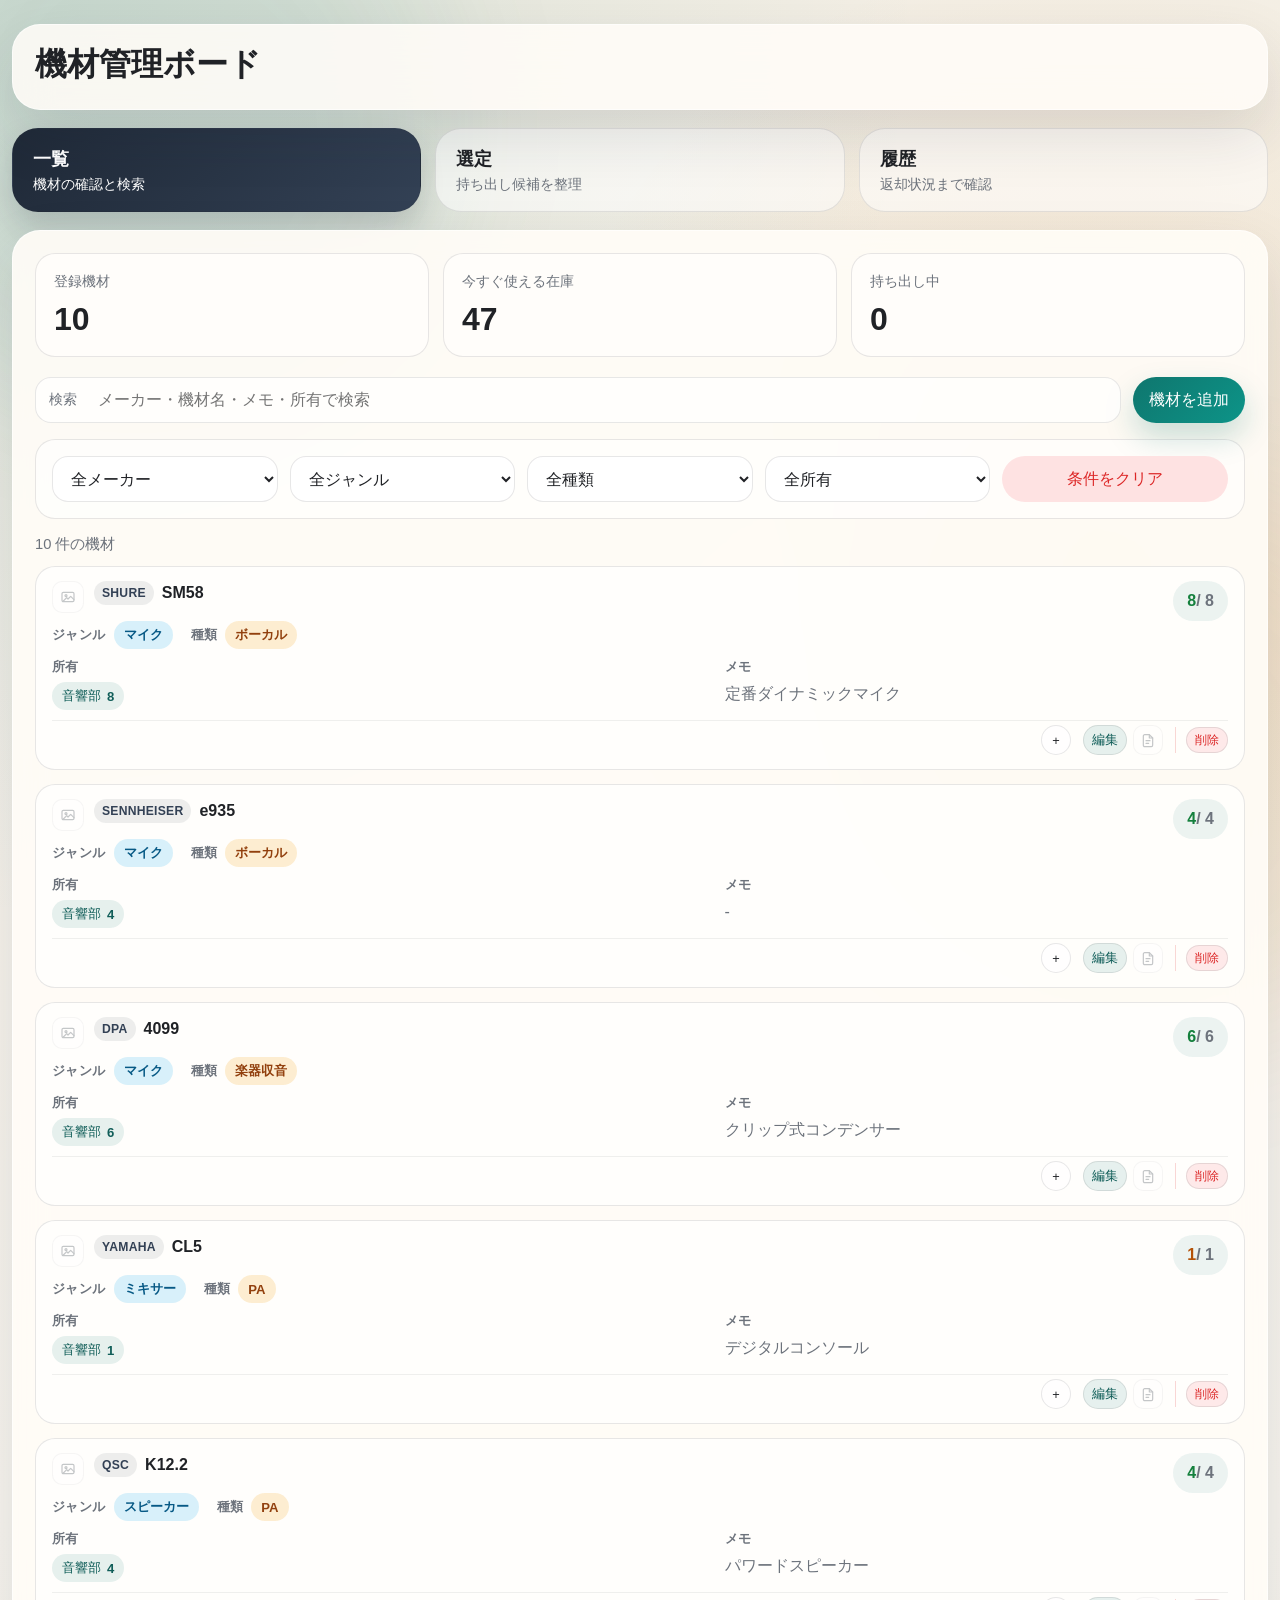
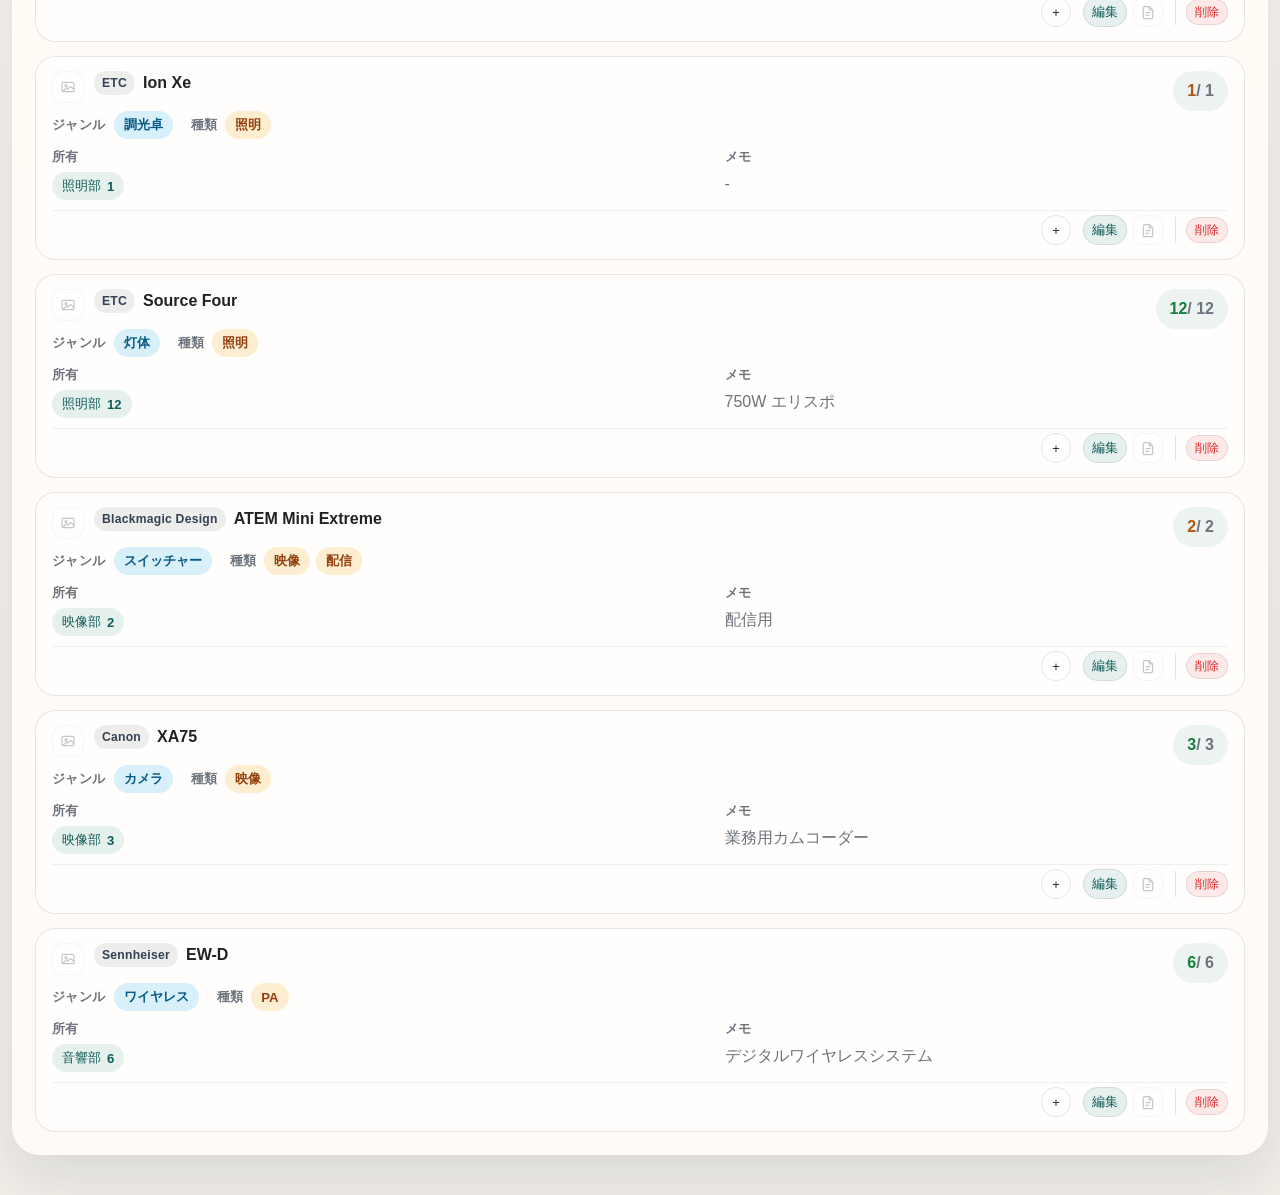
==== index.html @ 1e427c4a "Initial publish for GitHub Pages" ====
<!doctype html>
<html lang="ja">
  <head>
    <meta charset="UTF-8" />
    <meta name="viewport" content="width=device-width, initial-scale=1.0" />
    <meta name="description" content="機材一覧、現場ごとの選定、持ち出し履歴をブラウザで管理できる機材管理ボード" />
    <meta name="theme-color" content="#0f766e" />
    <meta property="og:title" content="機材管理" />
    <meta property="og:description" content="機材一覧、現場ごとの選定、持ち出し履歴をブラウザで管理できる機材管理ボード" />
    <meta property="og:type" content="website" />
    <title>機材管理</title>
    <link rel="stylesheet" href="./styles.css" />
    <link rel="icon" href="data:image/svg+xml,%3Csvg xmlns='http://www.w3.org/2000/svg' viewBox='0 0 64 64'%3E%3Crect x='8' y='14' width='48' height='36' rx='8' fill='%230f766e'/%3E%3Cpath d='M18 24h28M18 32h20M18 40h24' stroke='white' stroke-width='4' stroke-linecap='round'/%3E%3C/svg%3E" />
  </head>
  <body>
    <div class="page-shell">
      <div class="page-glow page-glow-a"></div>
      <div class="page-glow page-glow-b"></div>
      <main id="app" class="app-root"></main>
    </div>
    <script src="./app.js"></script>
  </body>
</html>
---- styles.css ----
:root {
  --bg: #f6f2e9;
  --bg-soft: rgba(255, 255, 255, 0.78);
  --panel: rgba(255, 252, 247, 0.92);
  --panel-strong: #fffdfa;
  --line: rgba(59, 61, 64, 0.12);
  --text: #202226;
  --text-muted: #6d737c;
  --brand: #0f766e;
  --brand-strong: #115e59;
  --accent: #d97706;
  --danger: #dc2626;
  --danger-soft: #fee2e2;
  --success: #15803d;
  --success-soft: #dcfce7;
  --warning: #b45309;
  --warning-soft: #fef3c7;
  --shadow: 0 24px 60px rgba(31, 41, 55, 0.12);
  --radius-xl: 28px;
  --radius-lg: 20px;
  --radius-md: 14px;
}

* {
  box-sizing: border-box;
}

html,
body {
  margin: 0;
  min-height: 100%;
  color: var(--text);
  background:
    radial-gradient(circle at top left, rgba(15, 118, 110, 0.12), transparent 30%),
    radial-gradient(circle at 85% 18%, rgba(217, 119, 6, 0.12), transparent 22%),
    linear-gradient(180deg, #f4efe5 0%, #f7f4ee 54%, #f2efe9 100%);
  font-family: "Avenir Next", "Hiragino Sans", "Yu Gothic", sans-serif;
}

button,
input,
select {
  font: inherit;
}

button {
  border: 0;
  cursor: pointer;
}

.page-shell {
  position: relative;
  min-height: 100vh;
  overflow: hidden;
}

.page-glow {
  position: fixed;
  width: 36rem;
  height: 36rem;
  border-radius: 999px;
  filter: blur(70px);
  opacity: 0.35;
  pointer-events: none;
}

.page-glow-a {
  top: -10rem;
  left: -8rem;
  background: rgba(15, 118, 110, 0.28);
}

.page-glow-b {
  right: -10rem;
  bottom: -10rem;
  background: rgba(217, 119, 6, 0.22);
}

.app-root {
  position: relative;
  z-index: 1;
  width: min(1320px, calc(100% - 24px));
  margin: 24px auto 40px;
}

.hero {
  position: sticky;
  top: 18px;
  z-index: 10;
  display: flex;
  align-items: center;
  justify-content: space-between;
  gap: 16px;
  padding: 18px 22px;
  margin-bottom: 18px;
  border: 1px solid rgba(255, 255, 255, 0.6);
  border-radius: var(--radius-xl);
  background: rgba(255, 252, 247, 0.88);
  backdrop-filter: blur(18px);
  box-shadow: var(--shadow);
}

.hero-title-wrap {
  display: flex;
  align-items: center;
  gap: 14px;
  flex-wrap: wrap;
  min-width: 0;
}

.hero-mark {
  display: grid;
  place-items: center;
  width: 52px;
  height: 52px;
  border-radius: 18px;
  background: linear-gradient(135deg, var(--brand), #14b8a6);
  color: #fff;
  font-size: 26px;
  box-shadow: 0 12px 28px rgba(15, 118, 110, 0.26);
}

.hero h1 {
  margin: 0 0 4px;
  font-size: clamp(1.6rem, 3vw, 2rem);
}

.hero p {
  margin: 0;
  color: var(--text-muted);
  font-size: 0.96rem;
}

.floating-button,
.primary-button,
.secondary-button,
.ghost-button,
.danger-button,
.mini-button {
  display: inline-flex;
  align-items: center;
  justify-content: center;
  gap: 8px;
  min-height: 42px;
  padding: 0 16px;
  border-radius: 999px;
  transition: transform 160ms ease, box-shadow 160ms ease, background 160ms ease, color 160ms ease;
}

.floating-button:hover,
.primary-button:hover,
.secondary-button:hover,
.ghost-button:hover,
.danger-button:hover,
.mini-button:hover {
  transform: translateY(-1px);
}

.floating-button,
.primary-button {
  background: linear-gradient(135deg, var(--brand), #0d9488);
  color: #fff;
  box-shadow: 0 14px 30px rgba(15, 118, 110, 0.22);
}

.secondary-button {
  background: linear-gradient(135deg, var(--accent), #f59e0b);
  color: #fff;
  box-shadow: 0 14px 30px rgba(217, 119, 6, 0.2);
}

.ghost-button {
  background: rgba(255, 255, 255, 0.6);
  color: var(--text);
  border: 1px solid var(--line);
}

.danger-button {
  background: var(--danger-soft);
  color: var(--danger);
}

.mini-button {
  min-height: 34px;
  padding: 0 12px;
  background: rgba(255, 255, 255, 0.68);
  color: var(--text);
  border: 1px solid var(--line);
}

.mini-button-danger {
  color: var(--danger);
  background: rgba(254, 226, 226, 0.72);
  border-color: rgba(220, 38, 38, 0.16);
}

.button-badge {
  display: inline-grid;
  place-items: center;
  min-width: 22px;
  height: 22px;
  padding: 0 7px;
  border-radius: 999px;
  background: rgba(255, 255, 255, 0.22);
  font-size: 0.75rem;
  font-weight: 700;
}

.panel {
  padding: 22px;
  border: 1px solid rgba(255, 255, 255, 0.65);
  border-radius: var(--radius-xl);
  background: var(--panel);
  backdrop-filter: blur(16px);
  box-shadow: var(--shadow);
}

.tabs {
  display: flex;
  flex-wrap: wrap;
  gap: 14px;
  margin-bottom: 18px;
}

.tab-button {
  position: relative;
  display: flex;
  flex: 1 1 220px;
  flex-direction: column;
  align-items: flex-start;
  justify-content: center;
  gap: 4px;
  min-height: 84px;
  padding: 16px 20px;
  border-radius: 26px;
  background: rgba(255, 255, 255, 0.54);
  color: var(--text-muted);
  border: 1px solid var(--line);
}

.tab-title {
  font-size: 1.15rem;
  font-weight: 700;
  color: var(--text);
}

.tab-caption {
  font-size: 0.9rem;
}

.tab-button.active {
  color: #fff;
  background: linear-gradient(135deg, #1f2937, #334155);
  box-shadow: 0 14px 30px rgba(31, 41, 55, 0.18);
}

.tab-button.active .tab-title,
.tab-button.active .tab-caption {
  color: #fff;
}

.badge-counter {
  position: absolute;
  top: 14px;
  right: 14px;
  display: inline-grid;
  place-items: center;
  min-width: 22px;
  height: 22px;
  padding: 0 7px;
  border-radius: 999px;
  font-size: 0.74rem;
  font-weight: 700;
  background: rgba(15, 118, 110, 0.14);
  color: var(--brand-strong);
}

.tab-button.active .badge-counter {
  background: rgba(255, 255, 255, 0.18);
  color: #fff;
}

.stats-grid {
  display: grid;
  grid-template-columns: repeat(3, minmax(0, 1fr));
  gap: 14px;
  margin-bottom: 20px;
}

.stat-card {
  padding: 18px;
  border-radius: var(--radius-lg);
  background: var(--panel-strong);
  border: 1px solid var(--line);
}

.stat-label {
  margin: 0 0 10px;
  color: var(--text-muted);
  font-size: 0.88rem;
}

.stat-value {
  margin: 0;
  font-size: clamp(1.6rem, 3vw, 2rem);
  font-weight: 700;
}

.toolbar {
  display: grid;
  grid-template-columns: minmax(0, 1.6fr) auto;
  gap: 12px;
  margin-bottom: 16px;
}

.search-wrap,
.field,
.select,
.text-input,
.number-input {
  width: 100%;
}

.search-wrap {
  position: relative;
}

.search-wrap::before {
  content: "検索";
  position: absolute;
  top: 50%;
  left: 14px;
  transform: translateY(-50%);
  color: var(--text-muted);
  font-size: 0.86rem;
  pointer-events: none;
}

.text-input,
.number-input,
.select {
  min-height: 46px;
  padding: 0 14px;
  border-radius: 16px;
  border: 1px solid var(--line);
  background: rgba(255, 255, 255, 0.72);
  color: var(--text);
}

.search-wrap .text-input {
  padding-left: 62px;
}

.text-input:focus,
.number-input:focus,
.select:focus {
  outline: 2px solid rgba(15, 118, 110, 0.22);
  border-color: rgba(15, 118, 110, 0.28);
}

.filter-panel {
  display: grid;
  grid-template-columns: repeat(5, minmax(0, 1fr));
  gap: 12px;
  padding: 16px;
  margin-bottom: 16px;
  border-radius: var(--radius-lg);
  background: rgba(255, 255, 255, 0.52);
  border: 1px solid var(--line);
}

.muted-row {
  display: flex;
  align-items: center;
  justify-content: space-between;
  gap: 12px;
  flex-wrap: wrap;
  margin-bottom: 12px;
  color: var(--text-muted);
  font-size: 0.92rem;
}

.center {
  text-align: center;
}

.equipment-name {
  font-weight: 700;
  overflow-wrap: anywhere;
}

.equipment-heading {
  display: inline-flex;
  align-items: center;
  flex-wrap: wrap;
  gap: 8px;
  min-width: 0;
}

.equipment-cell {
  display: flex;
  align-items: flex-start;
  gap: 10px;
  min-width: 0;
}

.equipment-heading.inline {
  display: inline-flex;
}

.equipment-heading-title {
  display: inline-flex;
  align-items: center;
  flex-wrap: wrap;
  gap: 8px;
}

.manufacturer-chip {
  display: inline-flex;
  align-items: center;
  min-height: 24px;
  padding: 0 8px;
  border-radius: 999px;
  background: rgba(30, 41, 59, 0.08);
  color: #334155;
  font-size: 0.76rem;
  font-weight: 700;
  letter-spacing: 0.02em;
}

.note-text {
  margin: 0;
  color: var(--text-muted);
  line-height: 1.55;
  overflow-wrap: anywhere;
}

.sub-note {
  margin-top: 6px;
  color: var(--text-muted);
  font-size: 0.82rem;
}

.badge {
  display: inline-flex;
  align-items: center;
  min-height: 28px;
  padding: 0 10px;
  border-radius: 999px;
  font-size: 0.82rem;
  font-weight: 700;
}

.badge-blue {
  background: rgba(14, 165, 233, 0.16);
  color: #075985;
}

.badge-amber {
  background: rgba(245, 158, 11, 0.18);
  color: #92400e;
}

.badge-green {
  background: rgba(34, 197, 94, 0.16);
  color: #166534;
}

.badge-gray {
  background: rgba(100, 116, 139, 0.16);
  color: #475569;
}

.stock {
  font-weight: 700;
}

.stock-ok {
  color: var(--success);
}

.stock-low {
  color: var(--warning);
}

.stock-empty {
  color: var(--danger);
}

.action-cluster {
  display: inline-flex;
  align-items: center;
  gap: 6px;
  flex-wrap: wrap;
}

.action-cluster-danger {
  padding-left: 10px;
  border-left: 1px solid rgba(220, 38, 38, 0.18);
}

.ownership-list {
  display: flex;
  flex-wrap: wrap;
  gap: 6px;
}

.type-badge-list {
  display: flex;
  flex-wrap: wrap;
  gap: 6px;
}

.ownership-pill {
  display: inline-flex;
  align-items: center;
  gap: 6px;
  min-height: 28px;
  padding: 0 10px;
  border-radius: 999px;
  background: rgba(15, 118, 110, 0.1);
  color: var(--brand-strong);
  font-size: 0.82rem;
}

.pill-action {
  display: inline-grid;
  place-items: center;
  min-width: 30px;
  height: 30px;
  padding: 0 8px;
  border-radius: 999px;
  background: rgba(255, 255, 255, 0.72);
  color: var(--text);
  border: 1px solid var(--line);
  font-size: 0.8rem;
}

.pill-action[disabled] {
  opacity: 0.42;
  cursor: not-allowed;
}

.pill-action-danger {
  color: var(--danger);
  background: rgba(254, 226, 226, 0.72);
}

.pill-action-edit {
  color: var(--brand-strong);
  background: rgba(15, 118, 110, 0.1);
}

.asset-icon-button {
  display: inline-grid;
  place-items: center;
  width: 32px;
  height: 32px;
  padding: 0;
  border-radius: 10px;
  border: 1px solid var(--line);
  background: rgba(255, 255, 255, 0.78);
  color: var(--text-muted);
}

.asset-icon-button.inline {
  width: 30px;
  height: 30px;
}

.asset-icon-button.active {
  color: var(--brand-strong);
  background: rgba(15, 118, 110, 0.08);
}

.asset-icon-button.disabled {
  opacity: 0.4;
}

.asset-icon-button svg {
  width: 16px;
  height: 16px;
  fill: none;
  stroke: currentColor;
  stroke-width: 1.8;
  stroke-linecap: round;
  stroke-linejoin: round;
}

.pill-action-compact {
  min-width: 26px;
  height: 26px;
  padding: 0 8px;
  font-size: 0.73rem;
}

.selected-qty {
  font-weight: 700;
  color: var(--brand-strong);
  min-width: 24px;
  text-align: center;
}

.inventory-grid,
.selection-grid {
  display: grid;
  gap: 14px;
}

.inventory-card,
.selection-card {
  display: grid;
  gap: 10px;
  padding: 14px 16px;
  border-radius: var(--radius-lg);
  border: 1px solid var(--line);
  background: rgba(255, 255, 255, 0.68);
  overflow: hidden;
}

.inventory-card-top,
.selection-card-top {
  display: flex;
  align-items: center;
  justify-content: space-between;
  gap: 14px;
}

.inventory-card-top {
  align-items: flex-start;
}

.inventory-card-main {
  display: grid;
  gap: 8px;
  min-width: 0;
  flex: 1 1 auto;
}

.inventory-stock,
.selection-qty-badge {
  display: inline-flex;
  align-items: center;
  justify-content: center;
  flex: 0 0 auto;
  min-height: 40px;
  padding: 0 14px;
  border-radius: 999px;
  background: rgba(15, 118, 110, 0.08);
  color: var(--brand-strong);
  font-weight: 700;
}

.inventory-inline-groups {
  display: flex;
  align-items: center;
  gap: 12px 18px;
  flex-wrap: wrap;
}

.inventory-stock-total {
  color: var(--text-muted);
  font-weight: 600;
}

.inventory-card-bottom {
  display: grid;
  grid-template-columns: minmax(0, 1.3fr) minmax(180px, 1fr);
  gap: 10px 18px;
  align-items: start;
}

.selection-heading {
  display: flex;
  align-items: center;
  gap: 10px;
  flex-wrap: wrap;
}

.info-group {
  display: grid;
  gap: 8px;
  min-width: 0;
}

.info-group-wide {
  grid-column: 1 / -1;
}

.info-label {
  color: var(--text-muted);
  font-size: 0.8rem;
  font-weight: 700;
  letter-spacing: 0.03em;
  text-transform: uppercase;
}

.inline-info {
  display: flex;
  align-items: center;
  gap: 8px;
  min-width: 0;
  flex-wrap: wrap;
}

.inventory-ownership,
.inventory-note {
  gap: 6px;
}

.line-clamp-2 {
  display: -webkit-box;
  -webkit-box-orient: vertical;
  -webkit-line-clamp: 2;
  overflow: hidden;
}

.card-actions {
  display: flex;
  align-items: center;
  justify-content: flex-end;
  gap: 12px;
  flex-wrap: wrap;
  padding-top: 4px;
  border-top: 1px solid rgba(59, 61, 64, 0.08);
}

.empty-state {
  display: grid;
  place-items: center;
  gap: 8px;
  min-height: 280px;
  padding: 32px 16px;
  text-align: center;
}

.empty-state-mark {
  display: grid;
  place-items: center;
  width: 76px;
  height: 76px;
  border-radius: 24px;
  background: rgba(255, 255, 255, 0.64);
  color: var(--text-muted);
  font-size: 2rem;
}

.empty-state h2,
.empty-state p {
  margin: 0;
}

.empty-state.compact,
.selection-empty-state {
  min-height: 0;
  padding: 24px 16px;
}

.summary-row {
  display: flex;
  align-items: center;
  justify-content: space-between;
  gap: 14px;
  margin-top: 16px;
}

.summary-inline {
  margin: 0;
}

.section-head {
  display: flex;
  align-items: center;
  justify-content: space-between;
  gap: 14px;
  flex-wrap: wrap;
  margin-bottom: 16px;
}

.section-head h2,
.section-head p {
  margin: 0;
}

.section-head p {
  color: var(--text-muted);
  font-size: 0.92rem;
}

.project-grid,
.selection-picker-grid {
  display: grid;
  gap: 14px;
}

.project-grid {
  grid-template-columns: repeat(auto-fit, minmax(220px, 1fr));
}

.project-card {
  display: grid;
  grid-template-columns: minmax(0, 1fr) auto;
  gap: 10px;
  align-items: center;
  padding: 12px;
  border-radius: var(--radius-lg);
  border: 1px solid var(--line);
  background: rgba(255, 255, 255, 0.62);
}

.project-card.active {
  border-color: rgba(15, 118, 110, 0.28);
  background: rgba(240, 253, 250, 0.9);
}

.project-card-main {
  display: grid;
  gap: 4px;
  padding: 0;
  text-align: left;
  background: transparent;
}

.project-card-main strong {
  font-size: 1rem;
}

.project-card-main span {
  color: var(--text-muted);
  font-size: 0.88rem;
}

.selection-workspace-actions {
  display: flex;
  align-items: center;
  gap: 12px;
  flex-wrap: wrap;
}

.selection-project-summary {
  display: inline-flex;
  align-items: center;
  min-height: 36px;
  padding: 0 14px;
  border-radius: 999px;
  background: rgba(15, 118, 110, 0.08);
  color: var(--brand-strong);
  font-weight: 700;
}

.selection-picker-grid {
  grid-template-columns: repeat(auto-fit, minmax(260px, 1fr));
}

.selection-picker-card .card-actions {
  justify-content: flex-start;
}

.history-list {
  display: grid;
  gap: 14px;
}

.history-card {
  border-radius: var(--radius-lg);
  overflow: hidden;
  border: 1px solid var(--line);
  background: rgba(255, 255, 255, 0.6);
}

.history-card.active {
  border-color: rgba(245, 158, 11, 0.28);
  background: rgba(255, 247, 237, 0.74);
}

.history-card.done {
  border-color: rgba(34, 197, 94, 0.22);
  background: rgba(240, 253, 244, 0.74);
}

.history-header {
  display: flex;
  align-items: center;
  justify-content: space-between;
  gap: 16px;
  padding: 16px 18px;
  border-bottom: 1px solid rgba(59, 61, 64, 0.08);
}

.history-title {
  display: flex;
  align-items: center;
  gap: 10px;
  flex-wrap: wrap;
}

.history-dot {
  width: 10px;
  height: 10px;
  border-radius: 999px;
}

.history-body {
  padding: 6px 18px 10px;
}

.history-item {
  display: flex;
  align-items: center;
  justify-content: space-between;
  gap: 12px;
  padding: 12px 0;
  border-bottom: 1px solid rgba(59, 61, 64, 0.08);
}

.history-item:last-child {
  border-bottom: 0;
}

.history-meta {
  display: flex;
  align-items: center;
  gap: 10px;
  flex-wrap: wrap;
}

.history-header-actions,
.history-item-actions {
  display: flex;
  align-items: center;
  gap: 10px;
  flex-wrap: wrap;
}

.allocation-line {
  color: var(--text-muted);
  font-size: 0.85rem;
}

.returned-tag {
  display: inline-flex;
  align-items: center;
  min-height: 30px;
  padding: 0 12px;
  border-radius: 999px;
  color: var(--success);
  background: var(--success-soft);
  font-size: 0.84rem;
  font-weight: 700;
}

.modal {
  position: fixed;
  inset: 0;
  z-index: 100;
  display: none;
  align-items: center;
  justify-content: center;
  padding: 18px;
}

.modal.open {
  display: flex;
}

.modal-backdrop {
  position: absolute;
  inset: 0;
  background: rgba(17, 24, 39, 0.48);
  backdrop-filter: blur(4px);
}

.modal-card {
  position: relative;
  width: min(760px, 100%);
  max-height: calc(100vh - 36px);
  overflow: auto;
  padding: 22px;
  border-radius: var(--radius-xl);
  background: rgba(255, 252, 247, 0.98);
  box-shadow: 0 28px 70px rgba(17, 24, 39, 0.28);
}

.modal-head {
  display: flex;
  align-items: center;
  justify-content: space-between;
  gap: 12px;
  margin-bottom: 16px;
}

.modal-head h2,
.modal-head p {
  margin: 0;
}

.modal-close {
  width: 40px;
  height: 40px;
  border-radius: 999px;
  background: rgba(255, 255, 255, 0.78);
  border: 1px solid var(--line);
}

.form-grid {
  display: grid;
  grid-template-columns: repeat(2, minmax(0, 1fr));
  gap: 14px;
}

.field-wide {
  grid-column: 1 / -1;
}

.type-editor {
  display: grid;
  gap: 10px;
}

.attachment-editor {
  display: grid;
  gap: 10px;
}

.attachment-status {
  display: flex;
  align-items: center;
  justify-content: space-between;
  gap: 12px;
  flex-wrap: wrap;
  color: var(--text-muted);
  font-size: 0.86rem;
}

.type-editor-input-row {
  display: grid;
  grid-template-columns: minmax(0, 1fr) auto;
  gap: 10px;
}

.type-chip-list {
  display: flex;
  flex-wrap: wrap;
  gap: 8px;
}

.type-chip {
  display: inline-flex;
  align-items: center;
  gap: 8px;
  min-height: 34px;
  padding: 0 10px 0 12px;
  border-radius: 999px;
  background: rgba(245, 158, 11, 0.12);
  color: #92400e;
  font-size: 0.84rem;
  font-weight: 700;
}

.type-chip-remove {
  display: inline-grid;
  place-items: center;
  width: 22px;
  height: 22px;
  border-radius: 999px;
  background: rgba(255, 255, 255, 0.7);
  color: #92400e;
  padding: 0;
}

.field label {
  display: block;
  margin-bottom: 8px;
  color: var(--text-muted);
  font-size: 0.88rem;
}

.checkout-summary {
  padding: 16px;
  border-radius: var(--radius-lg);
  background: rgba(15, 118, 110, 0.08);
  border: 1px solid rgba(15, 118, 110, 0.14);
}

.ownership-editor {
  margin-top: 16px;
  padding: 18px;
  border-radius: var(--radius-lg);
  background: rgba(255, 255, 255, 0.56);
  border: 1px solid var(--line);
}

.ownership-editor-head,
.allocation-card-head {
  display: flex;
  align-items: center;
  justify-content: space-between;
  gap: 12px;
  margin-bottom: 14px;
}

.ownership-editor-head h3,
.allocation-card-head h3 {
  margin: 0 0 4px;
}

.ownership-editor-head p,
.allocation-card-head p {
  margin: 0;
  color: var(--text-muted);
  font-size: 0.88rem;
}

.ownership-edit-row,
.allocation-row {
  display: grid;
  grid-template-columns: minmax(0, 1fr) 120px auto;
  gap: 10px;
  align-items: center;
  margin-bottom: 10px;
}

.allocation-section {
  margin-top: 18px;
  display: grid;
  gap: 14px;
}

.allocation-card {
  padding: 16px;
  border-radius: var(--radius-lg);
  background: rgba(255, 255, 255, 0.58);
  border: 1px solid var(--line);
}

.allocation-grid {
  display: grid;
  gap: 10px;
}

.allocation-owner {
  font-weight: 700;
}

.allocation-input {
  width: 100%;
}

.allocation-total {
  display: inline-flex;
  align-items: center;
  min-height: 34px;
  padding: 0 12px;
  border-radius: 999px;
  background: rgba(15, 118, 110, 0.1);
  color: var(--brand-strong);
  font-weight: 700;
}

.form-status {
  margin-top: 12px;
  padding: 12px 14px;
  border-radius: 14px;
  font-size: 0.9rem;
  font-weight: 700;
}

.form-status-ok {
  background: rgba(34, 197, 94, 0.12);
  color: #166534;
}

.form-status-warn {
  background: rgba(245, 158, 11, 0.14);
  color: #92400e;
}

.checkout-item {
  display: flex;
  align-items: center;
  justify-content: space-between;
  gap: 12px;
  padding: 7px 0;
}

.modal-actions {
  display: flex;
  justify-content: flex-end;
  gap: 12px;
  flex-wrap: wrap;
  margin-top: 18px;
}

.media-modal-card {
  width: min(920px, 100%);
}

.media-preview-wrap {
  display: grid;
  place-items: center;
  min-height: 280px;
  border-radius: var(--radius-lg);
  background: rgba(15, 23, 42, 0.06);
  border: 1px solid var(--line);
}

.media-preview-image {
  max-width: 100%;
  max-height: 70vh;
  object-fit: contain;
  border-radius: 16px;
}

.manual-list {
  display: grid;
  gap: 12px;
}

.manual-link {
  display: inline-flex;
  align-items: center;
  min-height: 42px;
  padding: 0 14px;
  border-radius: 14px;
  border: 1px solid var(--line);
  background: rgba(255, 255, 255, 0.74);
  color: var(--brand-strong);
  text-decoration: none;
}

.sr-only {
  position: absolute;
  width: 1px;
  height: 1px;
  padding: 0;
  margin: -1px;
  overflow: hidden;
  clip: rect(0, 0, 0, 0);
  white-space: nowrap;
  border: 0;
}

@media (max-width: 1180px) {
  .toolbar {
    grid-template-columns: minmax(0, 1fr) auto;
  }

  .filter-panel {
    grid-template-columns: repeat(2, minmax(0, 1fr));
  }
}

@media (max-width: 900px) {
  .toolbar,
  .filter-panel,
  .form-grid,
  .stats-grid {
    grid-template-columns: 1fr;
  }

  .hero,
  .section-head,
  .summary-row,
  .history-header,
  .history-item,
  .inventory-card-top,
  .selection-card-top {
    flex-direction: column;
    align-items: stretch;
  }

  .ownership-edit-row,
  .allocation-row,
  .type-editor-input-row {
    grid-template-columns: 1fr;
  }

  .hero {
    position: static;
  }

  .hero-actions {
    width: 100%;
  }

  .hero-actions .floating-button {
    width: 100%;
  }

  .summary-row .secondary-button {
    width: 100%;
  }

  .tab-button {
    min-height: 72px;
  }

  .inventory-card-bottom {
    grid-template-columns: 1fr;
  }

  .card-actions {
    align-items: stretch;
  }

  .card-actions .action-cluster {
    width: 100%;
  }

  .card-actions .action-cluster-danger {
    padding-left: 0;
    border-left: 0;
    padding-top: 10px;
    border-top: 1px solid rgba(220, 38, 38, 0.18);
  }

  .project-card {
    grid-template-columns: 1fr;
  }
}
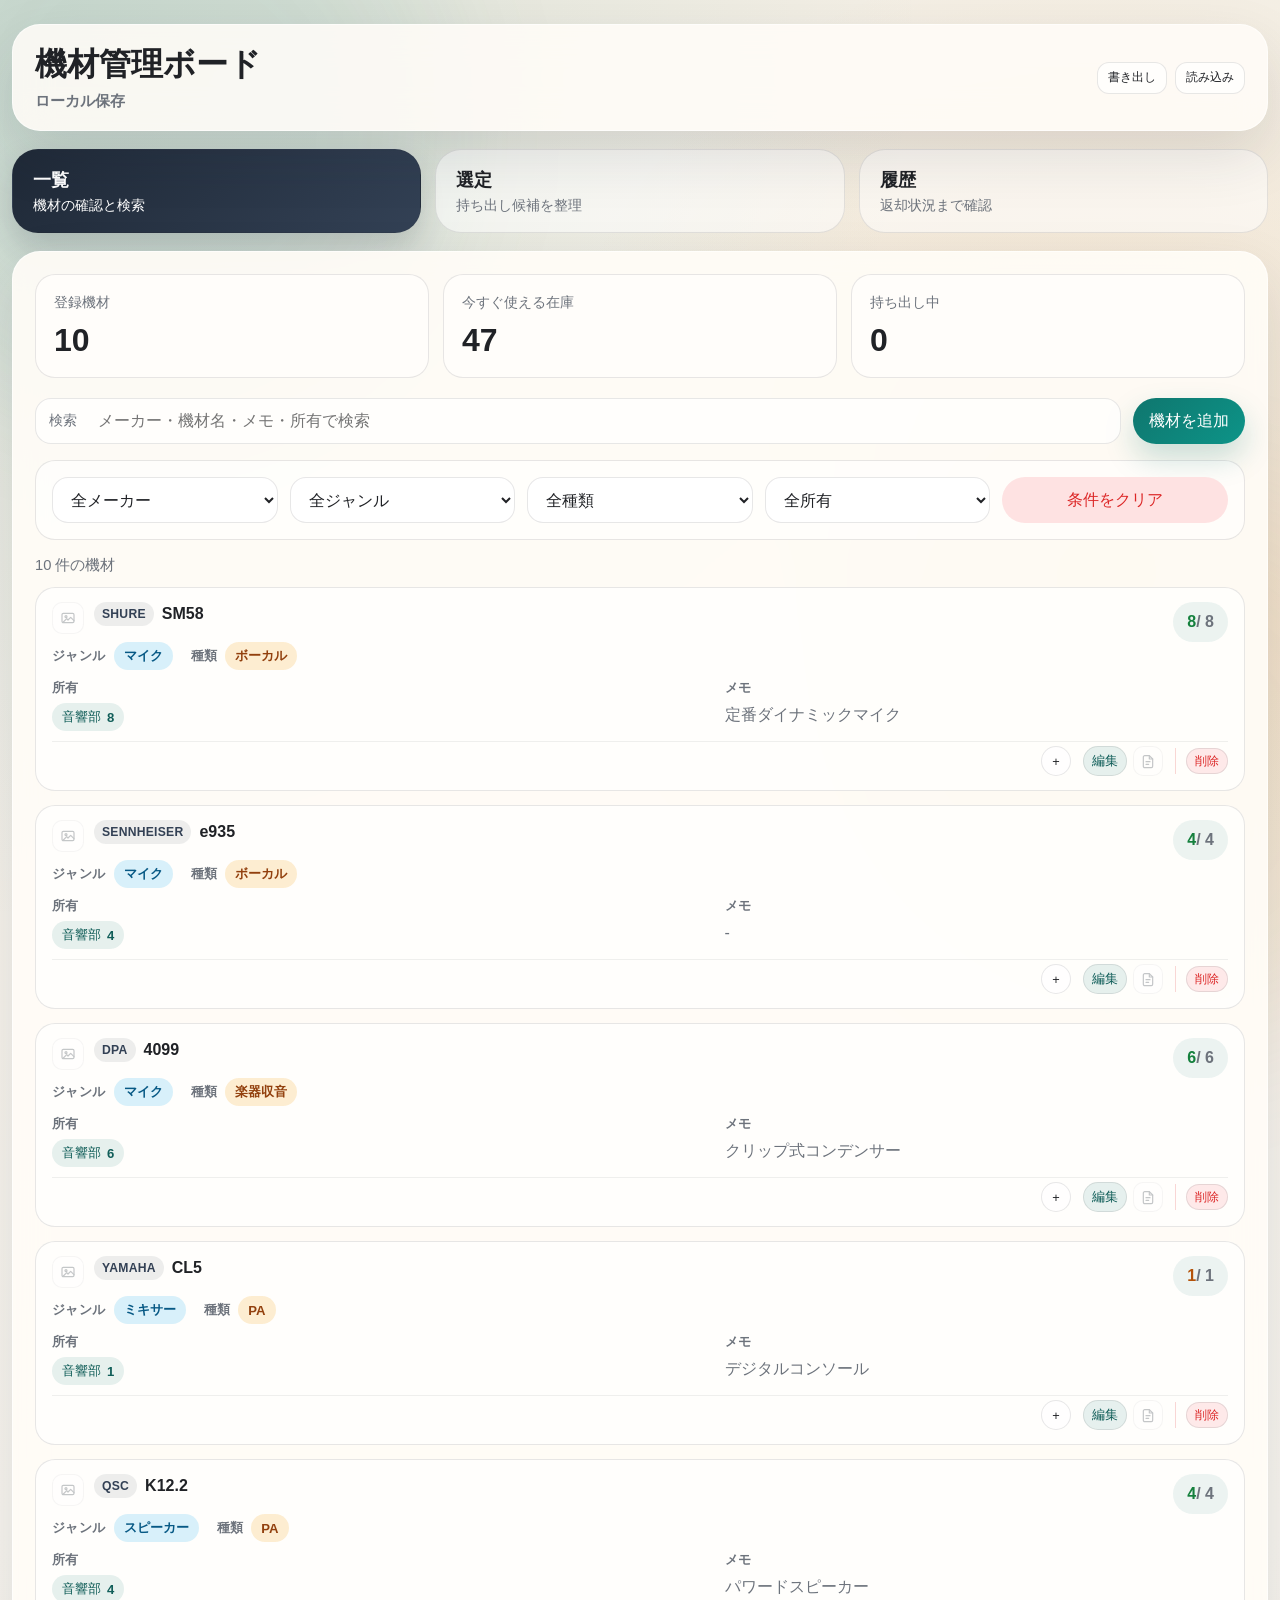
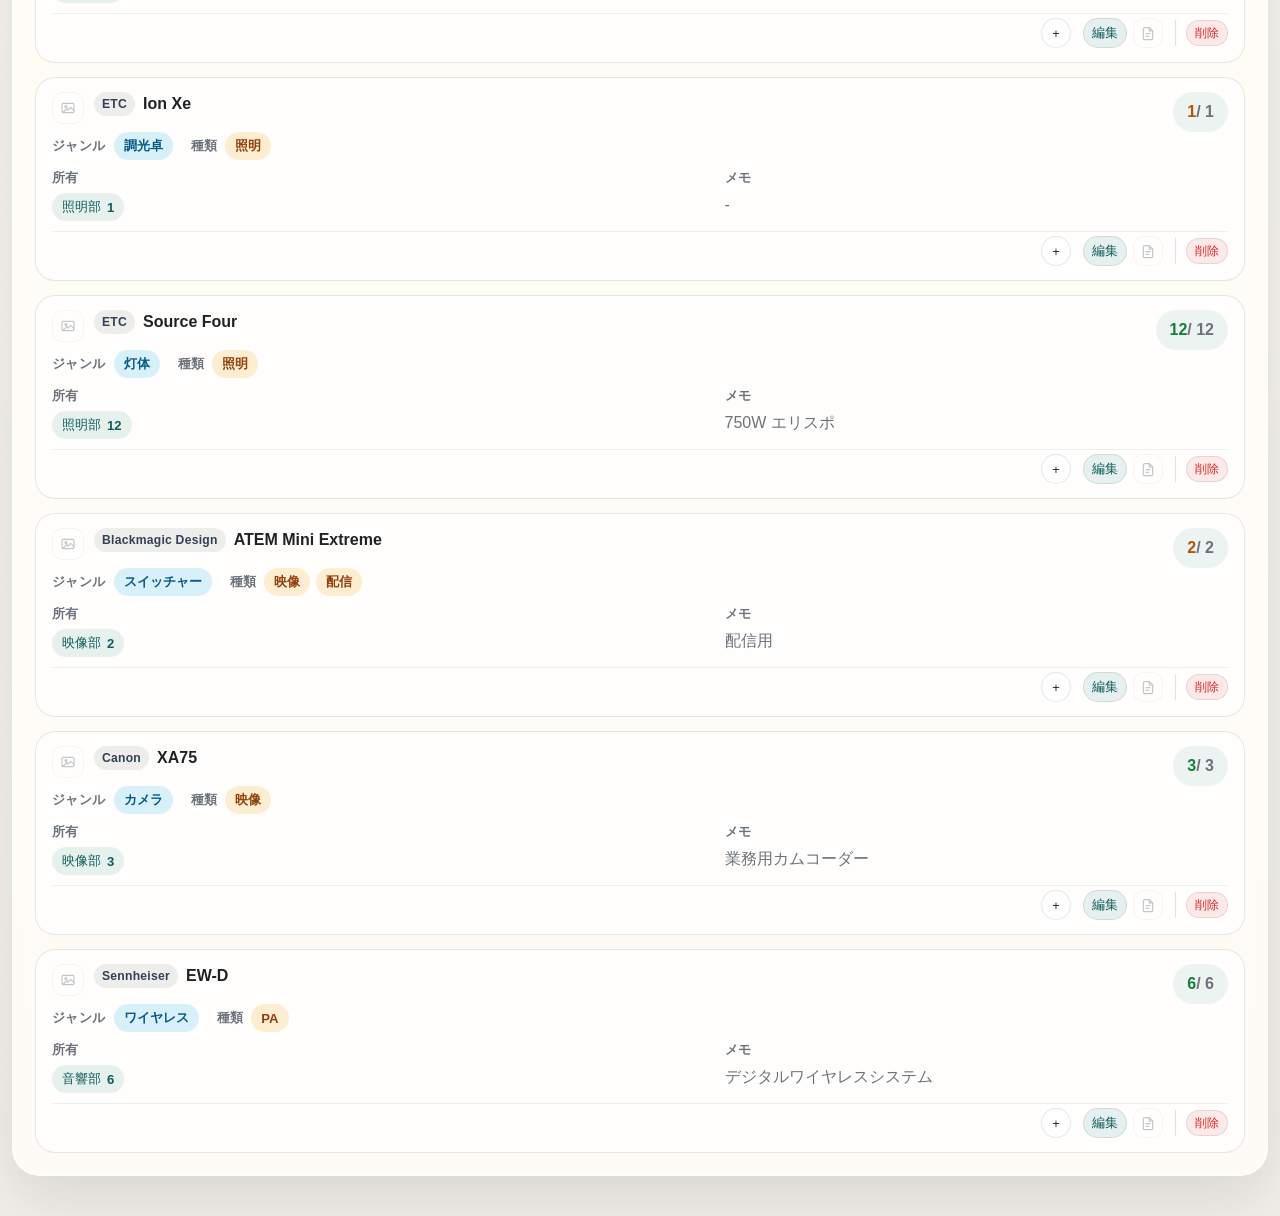
==== commit dfb602c4: "Add Apps Script shared storage support" ====
--- a/index.html
+++ b/index.html
@@ -18,6 +18,7 @@
       <div class="page-glow page-glow-b"></div>
       <main id="app" class="app-root"></main>
     </div>
+    <script src="./config.js"></script>
     <script src="./app.js"></script>
   </body>
 </html>
--- a/styles.css
+++ b/styles.css
@@ -131,6 +131,28 @@
   font-size: 0.96rem;
 }
 
+.sync-status {
+  margin-top: 6px;
+  font-size: 0.82rem;
+  font-weight: 600;
+}
+
+.sync-status-local {
+  color: var(--text-muted);
+}
+
+.sync-status-ok {
+  color: var(--brand-strong);
+}
+
+.sync-status-busy {
+  color: #b45309;
+}
+
+.sync-status-error {
+  color: var(--danger);
+}
+
 .floating-button,
 .primary-button,
 .secondary-button,
@@ -204,6 +226,28 @@
   background: rgba(255, 255, 255, 0.22);
   font-size: 0.75rem;
   font-weight: 700;
+}
+
+.hero-actions {
+  display: flex;
+  align-items: flex-end;
+  justify-content: flex-end;
+  gap: 10px;
+  flex-wrap: wrap;
+}
+
+.hero-corner-actions {
+  display: flex;
+  justify-content: flex-end;
+  gap: 8px;
+  flex-wrap: wrap;
+}
+
+.hero-corner-actions .mini-button {
+  min-height: 32px;
+  padding: 0 10px;
+  font-size: 0.78rem;
+  border-radius: 12px;
 }
 
 .panel {
@@ -861,11 +905,33 @@
   gap: 14px;
 }
 
+.history-card-wrap {
+  position: relative;
+  padding-right: 20px;
+}
+
 .history-card {
   border-radius: var(--radius-lg);
   overflow: hidden;
   border: 1px solid var(--line);
   background: rgba(255, 255, 255, 0.6);
+}
+
+.history-delete-outside {
+  position: absolute;
+  top: -10px;
+  right: 0;
+  width: 28px;
+  height: 28px;
+  display: inline-grid;
+  place-items: center;
+  border-radius: 999px;
+  border: 1px solid rgba(220, 38, 38, 0.18);
+  background: rgba(254, 226, 226, 0.92);
+  color: var(--danger);
+  font-size: 0.95rem;
+  line-height: 1;
+  box-shadow: 0 8px 18px rgba(220, 38, 38, 0.12);
 }
 
 .history-card.active {
@@ -1303,6 +1369,14 @@
     align-items: stretch;
   }
 
+  .hero-corner-actions {
+    width: 100%;
+  }
+
+  .hero-corner-actions .mini-button {
+    flex: 1 1 auto;
+  }
+
   .card-actions .action-cluster {
     width: 100%;
   }
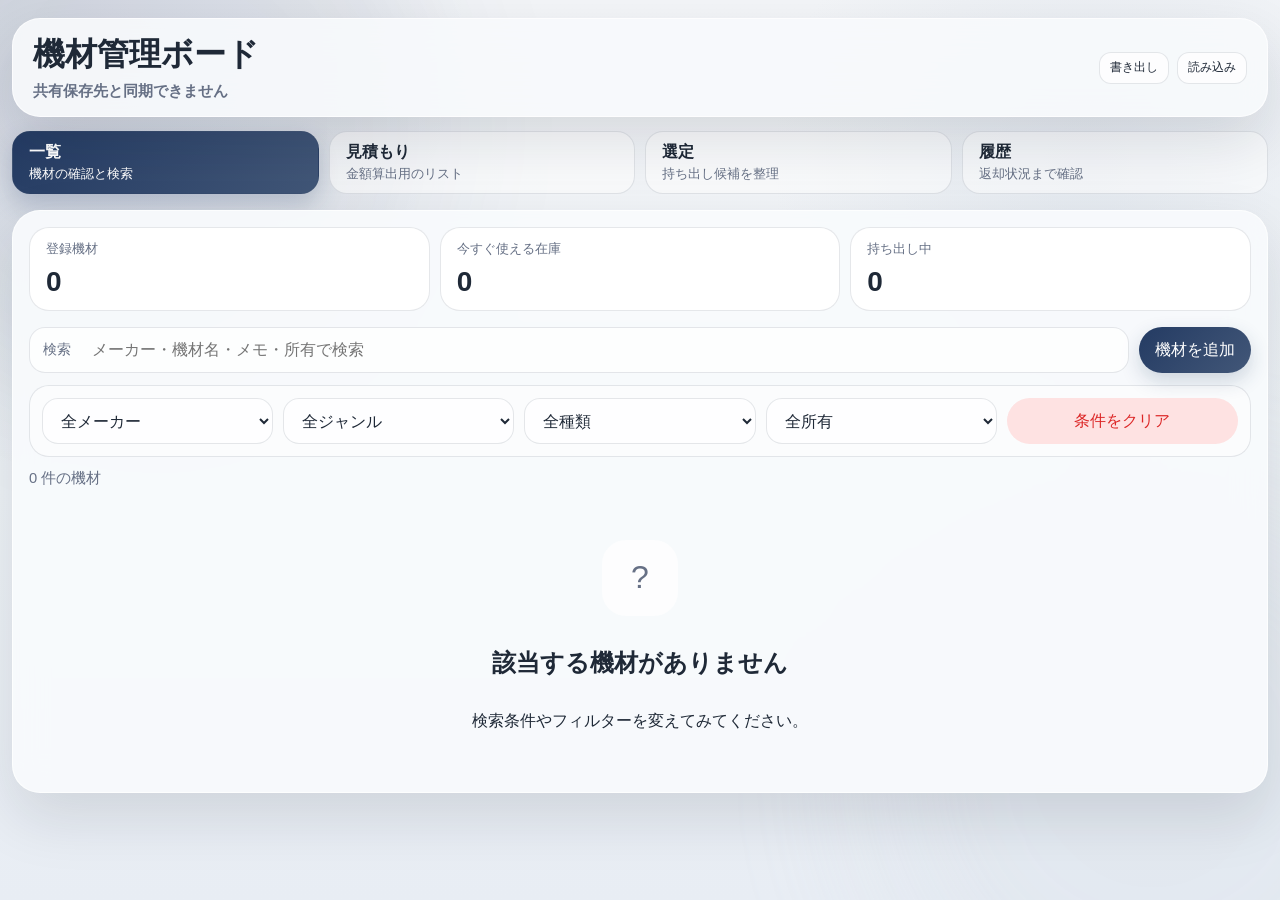
==== commit d8402816: "Replace mobile project prompts and mute palette Agent-Logs-Url: https://github.com/ashtmz/equipmentl" ====
--- a/index.html
+++ b/index.html
@@ -4,13 +4,13 @@
     <meta charset="UTF-8" />
     <meta name="viewport" content="width=device-width, initial-scale=1.0" />
     <meta name="description" content="機材一覧、現場ごとの選定、持ち出し履歴をブラウザで管理できる機材管理ボード" />
-    <meta name="theme-color" content="#0f766e" />
+    <meta name="theme-color" content="#243b63" />
     <meta property="og:title" content="機材管理" />
     <meta property="og:description" content="機材一覧、現場ごとの選定、持ち出し履歴をブラウザで管理できる機材管理ボード" />
     <meta property="og:type" content="website" />
     <title>機材管理</title>
     <link rel="stylesheet" href="./styles.css" />
-    <link rel="icon" href="data:image/svg+xml,%3Csvg xmlns='http://www.w3.org/2000/svg' viewBox='0 0 64 64'%3E%3Crect x='8' y='14' width='48' height='36' rx='8' fill='%230f766e'/%3E%3Cpath d='M18 24h28M18 32h20M18 40h24' stroke='white' stroke-width='4' stroke-linecap='round'/%3E%3C/svg%3E" />
+    <link rel="icon" href="data:image/svg+xml,%3Csvg xmlns='http://www.w3.org/2000/svg' viewBox='0 0 64 64'%3E%3Crect x='8' y='14' width='48' height='36' rx='8' fill='%23243b63'/%3E%3Cpath d='M18 24h28M18 32h20M18 40h24' stroke='white' stroke-width='4' stroke-linecap='round'/%3E%3C/svg%3E" />
   </head>
   <body>
     <div class="page-shell">
--- a/styles.css
+++ b/styles.css
@@ -1,21 +1,21 @@
 :root {
-  --bg: #f6f2e9;
-  --bg-soft: rgba(255, 255, 255, 0.78);
-  --panel: rgba(255, 252, 247, 0.92);
-  --panel-strong: #fffdfa;
-  --line: rgba(59, 61, 64, 0.12);
-  --text: #202226;
-  --text-muted: #6d737c;
-  --brand: #0f766e;
-  --brand-strong: #115e59;
-  --accent: #d97706;
+  --bg: #edf1f5;
+  --bg-soft: rgba(255, 255, 255, 0.82);
+  --panel: rgba(248, 250, 252, 0.94);
+  --panel-strong: #ffffff;
+  --line: rgba(71, 85, 105, 0.14);
+  --text: #1f2937;
+  --text-muted: #667085;
+  --brand: #243b63;
+  --brand-strong: #16263d;
+  --accent: #cbd5e1;
   --danger: #dc2626;
   --danger-soft: #fee2e2;
-  --success: #15803d;
-  --success-soft: #dcfce7;
-  --warning: #b45309;
-  --warning-soft: #fef3c7;
-  --shadow: 0 24px 60px rgba(31, 41, 55, 0.12);
+  --success: #2f5f4a;
+  --success-soft: #e6f0eb;
+  --warning: #8b6b3f;
+  --warning-soft: #f2ebdf;
+  --shadow: 0 24px 60px rgba(15, 23, 42, 0.12);
   --radius-xl: 28px;
   --radius-lg: 20px;
   --radius-md: 14px;
@@ -31,10 +31,14 @@
   min-height: 100%;
   color: var(--text);
   background:
-    radial-gradient(circle at top left, rgba(15, 118, 110, 0.12), transparent 30%),
-    radial-gradient(circle at 85% 18%, rgba(217, 119, 6, 0.12), transparent 22%),
-    linear-gradient(180deg, #f4efe5 0%, #f7f4ee 54%, #f2efe9 100%);
+    radial-gradient(circle at top left, rgba(36, 59, 99, 0.12), transparent 30%),
+    radial-gradient(circle at 85% 18%, rgba(203, 213, 225, 0.34), transparent 24%),
+    linear-gradient(180deg, #f3f5f8 0%, #eef2f6 54%, #e8edf4 100%);
   font-family: "Avenir Next", "Hiragino Sans", "Yu Gothic", sans-serif;
+}
+
+.modal-open {
+  overflow: hidden;
 }
 
 button,
@@ -67,35 +71,35 @@
 .page-glow-a {
   top: -10rem;
   left: -8rem;
-  background: rgba(15, 118, 110, 0.28);
+  background: rgba(36, 59, 99, 0.2);
 }
 
 .page-glow-b {
   right: -10rem;
   bottom: -10rem;
-  background: rgba(217, 119, 6, 0.22);
+  background: rgba(203, 213, 225, 0.5);
 }
 
 .app-root {
   position: relative;
   z-index: 1;
   width: min(1320px, calc(100% - 24px));
-  margin: 24px auto 40px;
+  margin: 18px auto 32px;
 }
 
 .hero {
   position: sticky;
-  top: 18px;
+  top: 14px;
   z-index: 10;
   display: flex;
   align-items: center;
   justify-content: space-between;
   gap: 16px;
-  padding: 18px 22px;
-  margin-bottom: 18px;
-  border: 1px solid rgba(255, 255, 255, 0.6);
+  padding: 14px 20px;
+  margin-bottom: 14px;
+  border: 1px solid rgba(255, 255, 255, 0.72);
   border-radius: var(--radius-xl);
-  background: rgba(255, 252, 247, 0.88);
+  background: rgba(248, 250, 252, 0.9);
   backdrop-filter: blur(18px);
   box-shadow: var(--shadow);
 }
@@ -111,13 +115,13 @@
 .hero-mark {
   display: grid;
   place-items: center;
-  width: 52px;
-  height: 52px;
-  border-radius: 18px;
-  background: linear-gradient(135deg, var(--brand), #14b8a6);
+  width: 44px;
+  height: 44px;
+  border-radius: 14px;
+  background: linear-gradient(135deg, var(--brand), #4c6488);
   color: #fff;
-  font-size: 26px;
-  box-shadow: 0 12px 28px rgba(15, 118, 110, 0.26);
+  font-size: 22px;
+  box-shadow: 0 8px 20px rgba(36, 59, 99, 0.22);
 }
 
 .hero h1 {
@@ -146,7 +150,7 @@
 }
 
 .sync-status-busy {
-  color: #b45309;
+  color: var(--warning);
 }
 
 .sync-status-error {
@@ -180,15 +184,15 @@
 
 .floating-button,
 .primary-button {
-  background: linear-gradient(135deg, var(--brand), #0d9488);
+  background: linear-gradient(135deg, var(--brand), #425778);
   color: #fff;
-  box-shadow: 0 14px 30px rgba(15, 118, 110, 0.22);
+  box-shadow: 0 8px 20px rgba(36, 59, 99, 0.2);
 }
 
 .secondary-button {
-  background: linear-gradient(135deg, var(--accent), #f59e0b);
+  background: linear-gradient(135deg, #425778, var(--brand-strong));
   color: #fff;
-  box-shadow: 0 14px 30px rgba(217, 119, 6, 0.2);
+  box-shadow: 0 10px 24px rgba(36, 59, 99, 0.2);
 }
 
 .ghost-button {
@@ -251,7 +255,7 @@
 }
 
 .panel {
-  padding: 22px;
+  padding: 16px;
   border: 1px solid rgba(255, 255, 255, 0.65);
   border-radius: var(--radius-xl);
   background: var(--panel);
@@ -262,40 +266,40 @@
 .tabs {
   display: flex;
   flex-wrap: wrap;
-  gap: 14px;
-  margin-bottom: 18px;
+  gap: 10px;
+  margin-bottom: 16px;
 }
 
 .tab-button {
   position: relative;
   display: flex;
-  flex: 1 1 220px;
+  flex: 1 1 180px;
   flex-direction: column;
   align-items: flex-start;
   justify-content: center;
-  gap: 4px;
-  min-height: 84px;
-  padding: 16px 20px;
-  border-radius: 26px;
+  gap: 3px;
+  min-height: 58px;
+  padding: 10px 16px;
+  border-radius: 18px;
   background: rgba(255, 255, 255, 0.54);
   color: var(--text-muted);
   border: 1px solid var(--line);
 }
 
 .tab-title {
-  font-size: 1.15rem;
+  font-size: 1rem;
   font-weight: 700;
   color: var(--text);
 }
 
 .tab-caption {
-  font-size: 0.9rem;
+  font-size: 0.8rem;
 }
 
 .tab-button.active {
   color: #fff;
-  background: linear-gradient(135deg, #1f2937, #334155);
-  box-shadow: 0 14px 30px rgba(31, 41, 55, 0.18);
+  background: linear-gradient(135deg, var(--brand), #425778);
+  box-shadow: 0 10px 24px rgba(36, 59, 99, 0.22);
 }
 
 .tab-button.active .tab-title,
@@ -305,17 +309,17 @@
 
 .badge-counter {
   position: absolute;
-  top: 14px;
-  right: 14px;
+  top: 10px;
+  right: 12px;
   display: inline-grid;
   place-items: center;
-  min-width: 22px;
-  height: 22px;
-  padding: 0 7px;
+  min-width: 20px;
+  height: 20px;
+  padding: 0 6px;
   border-radius: 999px;
-  font-size: 0.74rem;
+  font-size: 0.72rem;
   font-weight: 700;
-  background: rgba(15, 118, 110, 0.14);
+  background: rgba(36, 59, 99, 0.14);
   color: var(--brand-strong);
 }
 
@@ -327,34 +331,34 @@
 .stats-grid {
   display: grid;
   grid-template-columns: repeat(3, minmax(0, 1fr));
-  gap: 14px;
-  margin-bottom: 20px;
+  gap: 10px;
+  margin-bottom: 16px;
 }
 
 .stat-card {
-  padding: 18px;
+  padding: 12px 16px;
   border-radius: var(--radius-lg);
   background: var(--panel-strong);
   border: 1px solid var(--line);
 }
 
 .stat-label {
-  margin: 0 0 10px;
-  color: var(--text-muted);
-  font-size: 0.88rem;
+  margin: 0 0 8px;
+  color: var(--text-muted);
+  font-size: 0.84rem;
 }
 
 .stat-value {
   margin: 0;
-  font-size: clamp(1.6rem, 3vw, 2rem);
+  font-size: clamp(1.4rem, 2.5vw, 1.75rem);
   font-weight: 700;
 }
 
 .toolbar {
   display: grid;
   grid-template-columns: minmax(0, 1.6fr) auto;
-  gap: 12px;
-  margin-bottom: 16px;
+  gap: 10px;
+  margin-bottom: 12px;
 }
 
 .search-wrap,
@@ -398,16 +402,16 @@
 .text-input:focus,
 .number-input:focus,
 .select:focus {
-  outline: 2px solid rgba(15, 118, 110, 0.22);
-  border-color: rgba(15, 118, 110, 0.28);
+  outline: 2px solid rgba(36, 59, 99, 0.18);
+  border-color: rgba(36, 59, 99, 0.24);
 }
 
 .filter-panel {
   display: grid;
   grid-template-columns: repeat(5, minmax(0, 1fr));
-  gap: 12px;
-  padding: 16px;
-  margin-bottom: 16px;
+  gap: 10px;
+  padding: 12px;
+  margin-bottom: 12px;
   border-radius: var(--radius-lg);
   background: rgba(255, 255, 255, 0.52);
   border: 1px solid var(--line);
@@ -419,7 +423,7 @@
   justify-content: space-between;
   gap: 12px;
   flex-wrap: wrap;
-  margin-bottom: 12px;
+  margin-bottom: 8px;
   color: var(--text-muted);
   font-size: 0.92rem;
 }
@@ -501,8 +505,8 @@
 }
 
 .badge-amber {
-  background: rgba(245, 158, 11, 0.18);
-  color: #92400e;
+  background: rgba(148, 163, 184, 0.22);
+  color: #475569;
 }
 
 .badge-green {
@@ -562,7 +566,7 @@
   min-height: 28px;
   padding: 0 10px;
   border-radius: 999px;
-  background: rgba(15, 118, 110, 0.1);
+  background: rgba(36, 59, 99, 0.1);
   color: var(--brand-strong);
   font-size: 0.82rem;
 }
@@ -592,7 +596,7 @@
 
 .pill-action-edit {
   color: var(--brand-strong);
-  background: rgba(15, 118, 110, 0.1);
+  background: rgba(36, 59, 99, 0.1);
 }
 
 .asset-icon-button {
@@ -614,7 +618,7 @@
 
 .asset-icon-button.active {
   color: var(--brand-strong);
-  background: rgba(15, 118, 110, 0.08);
+  background: rgba(36, 59, 99, 0.08);
 }
 
 .asset-icon-button.disabled {
@@ -645,20 +649,25 @@
   text-align: center;
 }
 
+.selected-qty.is-zero {
+  color: var(--text-muted);
+}
+
 .inventory-grid,
 .selection-grid {
   display: grid;
-  gap: 14px;
+  gap: 10px;
 }
 
 .inventory-card,
 .selection-card {
   display: grid;
-  gap: 10px;
-  padding: 14px 16px;
+  gap: 8px;
+  padding: 10px 14px;
   border-radius: var(--radius-lg);
-  border: 1px solid var(--line);
-  background: rgba(255, 255, 255, 0.68);
+  border: 1px solid rgba(59, 61, 64, 0.22);
+  background: rgba(255, 255, 255, 0.94);
+  box-shadow: 0 6px 18px rgba(15, 23, 42, 0.06), inset 0 0 0 1px rgba(255, 255, 255, 0.72);
   overflow: hidden;
 }
 
@@ -690,7 +699,7 @@
   min-height: 40px;
   padding: 0 14px;
   border-radius: 999px;
-  background: rgba(15, 118, 110, 0.08);
+  background: rgba(36, 59, 99, 0.08);
   color: var(--brand-strong);
   font-weight: 700;
 }
@@ -763,10 +772,10 @@
   display: flex;
   align-items: center;
   justify-content: flex-end;
-  gap: 12px;
+  gap: 10px;
   flex-wrap: wrap;
   padding-top: 4px;
-  border-top: 1px solid rgba(59, 61, 64, 0.08);
+  border-top: 1px solid rgba(59, 61, 64, 0.1);
 }
 
 .empty-state {
@@ -818,7 +827,7 @@
   justify-content: space-between;
   gap: 14px;
   flex-wrap: wrap;
-  margin-bottom: 16px;
+  margin-bottom: 12px;
 }
 
 .section-head h2,
@@ -848,13 +857,14 @@
   align-items: center;
   padding: 12px;
   border-radius: var(--radius-lg);
-  border: 1px solid var(--line);
-  background: rgba(255, 255, 255, 0.62);
+  border: 1px solid rgba(59, 61, 64, 0.24);
+  background: rgba(255, 255, 255, 0.9);
+  box-shadow: 0 10px 20px rgba(15, 23, 42, 0.06);
 }
 
 .project-card.active {
-  border-color: rgba(15, 118, 110, 0.28);
-  background: rgba(240, 253, 250, 0.9);
+  border-color: rgba(36, 59, 99, 0.24);
+  background: rgba(241, 245, 249, 0.96);
 }
 
 .project-card-main {
@@ -881,17 +891,144 @@
   flex-wrap: wrap;
 }
 
+.section-head-actions {
+  display: flex;
+  align-items: center;
+  gap: 10px;
+  flex-wrap: wrap;
+}
+
+.price-calc-button {
+  min-height: 48px;
+  padding: 0 20px;
+  font-weight: 700;
+  box-shadow: 0 8px 20px rgba(36, 59, 99, 0.2);
+}
+
 .selection-project-summary {
   display: inline-flex;
   align-items: center;
   min-height: 36px;
   padding: 0 14px;
   border-radius: 999px;
-  background: rgba(15, 118, 110, 0.08);
+  background: rgba(36, 59, 99, 0.08);
   color: var(--brand-strong);
   font-weight: 700;
 }
 
+.pack-grid {
+  margin-top: 16px;
+}
+
+.estimate-subsection {
+  margin-bottom: 18px;
+}
+
+.estimate-panel-packages {
+  border-color: rgba(36, 59, 99, 0.22);
+  background: rgba(241, 245, 249, 0.9);
+}
+
+.estimate-panel-extras {
+  border-color: rgba(148, 163, 184, 0.32);
+  background: rgba(244, 246, 248, 0.92);
+}
+
+.estimate-collapsed-note {
+  margin-top: 10px;
+  padding: 12px 14px;
+  border: 1px dashed rgba(59, 61, 64, 0.14);
+  border-radius: var(--radius-md);
+  color: var(--text-muted);
+  background: rgba(255, 255, 255, 0.5);
+}
+
+.pack-card {
+  border-color: rgba(36, 59, 99, 0.24);
+  background: rgba(255, 255, 255, 0.74);
+}
+
+.extra-template-card {
+  border-color: rgba(148, 163, 184, 0.32);
+  background: rgba(255, 252, 247, 0.92);
+}
+
+.pack-card,
+.extra-template-card {
+  gap: 8px;
+  padding: 11px 12px;
+  box-shadow: 0 8px 18px rgba(15, 23, 42, 0.05), inset 0 0 0 1px rgba(255, 255, 255, 0.78);
+}
+
+.pack-card .inventory-card-top,
+.extra-template-card .inventory-card-top {
+  gap: 10px;
+}
+
+.pack-card .inventory-card-main,
+.extra-template-card .inventory-card-main {
+  gap: 6px;
+}
+
+.pack-card .inventory-inline-groups,
+.extra-template-card .inventory-inline-groups {
+  gap: 6px 12px;
+}
+
+.pack-card .inventory-card-bottom,
+.extra-template-card .inventory-card-bottom {
+  grid-template-columns: minmax(0, 1fr);
+  gap: 6px;
+}
+
+.pack-card .note-text,
+.extra-template-card .note-text {
+  line-height: 1.4;
+  display: -webkit-box;
+  -webkit-box-orient: vertical;
+  -webkit-line-clamp: 2;
+  overflow: hidden;
+}
+
+.pack-card .card-actions,
+.extra-template-card .card-actions {
+  gap: 8px;
+  padding-top: 6px;
+}
+
+.extra-fee-grid {
+  margin-bottom: 18px;
+}
+
+.estimate-selected-list {
+  margin-top: 18px;
+  padding-top: 16px;
+  border-top: 1px dashed rgba(148, 163, 184, 0.3);
+}
+
+.estimate-selected-head {
+  margin-bottom: 12px;
+}
+
+.estimate-selected-head h3,
+.estimate-selected-head p {
+  margin: 0;
+}
+
+.estimate-selected-head p {
+  color: var(--text-muted);
+  font-size: 0.9rem;
+}
+
+.estimate-selected-extra-card {
+  border-color: rgba(148, 163, 184, 0.32);
+  background: rgba(255, 255, 255, 0.7);
+}
+
+.dep-rule-fields-pack-form {
+  grid-template-columns: 1.6fr 0.6fr;
+}
+
 .selection-picker-grid {
   grid-template-columns: repeat(auto-fit, minmax(260px, 1fr));
 }
@@ -902,7 +1039,7 @@
 
 .history-list {
   display: grid;
-  gap: 14px;
+  gap: 10px;
 }
 
 .history-card-wrap {
@@ -913,8 +1050,9 @@
 .history-card {
   border-radius: var(--radius-lg);
   overflow: hidden;
-  border: 1px solid var(--line);
-  background: rgba(255, 255, 255, 0.6);
+  border: 1px solid rgba(59, 61, 64, 0.24);
+  background: rgba(255, 255, 255, 0.9);
+  box-shadow: 0 12px 24px rgba(15, 23, 42, 0.06);
 }
 
 .history-delete-outside {
@@ -935,8 +1073,8 @@
 }
 
 .history-card.active {
-  border-color: rgba(245, 158, 11, 0.28);
-  background: rgba(255, 247, 237, 0.74);
+  border-color: rgba(148, 163, 184, 0.34);
+  background: rgba(241, 245, 249, 0.88);
 }
 
 .history-card.done {
@@ -949,7 +1087,7 @@
   align-items: center;
   justify-content: space-between;
   gap: 16px;
-  padding: 16px 18px;
+  padding: 12px 16px;
   border-bottom: 1px solid rgba(59, 61, 64, 0.08);
 }
 
@@ -1023,6 +1161,8 @@
   align-items: center;
   justify-content: center;
   padding: 18px;
+  overflow-y: auto;
+  overscroll-behavior: contain;
 }
 
 .modal.open {
@@ -1041,10 +1181,15 @@
   width: min(760px, 100%);
   max-height: calc(100vh - 36px);
   overflow: auto;
+  overscroll-behavior: contain;
   padding: 22px;
   border-radius: var(--radius-xl);
-  background: rgba(255, 252, 247, 0.98);
+  background: rgba(248, 250, 252, 0.98);
   box-shadow: 0 28px 70px rgba(17, 24, 39, 0.28);
+}
+
+.modal-card-compact {
+  width: min(520px, 100%);
 }
 
 .modal-head {
@@ -1117,8 +1262,8 @@
   min-height: 34px;
   padding: 0 10px 0 12px;
   border-radius: 999px;
-  background: rgba(245, 158, 11, 0.12);
-  color: #92400e;
+  background: rgba(203, 213, 225, 0.6);
+  color: #475569;
   font-size: 0.84rem;
   font-weight: 700;
 }
@@ -1130,7 +1275,7 @@
   height: 22px;
   border-radius: 999px;
   background: rgba(255, 255, 255, 0.7);
-  color: #92400e;
+  color: #475569;
   padding: 0;
 }
 
@@ -1144,8 +1289,8 @@
 .checkout-summary {
   padding: 16px;
   border-radius: var(--radius-lg);
-  background: rgba(15, 118, 110, 0.08);
-  border: 1px solid rgba(15, 118, 110, 0.14);
+  background: rgba(36, 59, 99, 0.08);
+  border: 1px solid rgba(36, 59, 99, 0.14);
 }
 
 .ownership-editor {
@@ -1218,7 +1363,7 @@
   min-height: 34px;
   padding: 0 12px;
   border-radius: 999px;
-  background: rgba(15, 118, 110, 0.1);
+  background: rgba(36, 59, 99, 0.1);
   color: var(--brand-strong);
   font-weight: 700;
 }
@@ -1237,8 +1382,8 @@
 }
 
 .form-status-warn {
-  background: rgba(245, 158, 11, 0.14);
-  color: #92400e;
+  background: rgba(203, 213, 225, 0.45);
+  color: #475569;
 }
 
 .checkout-item {
@@ -1255,6 +1400,10 @@
   gap: 12px;
   flex-wrap: wrap;
   margin-top: 18px;
+}
+
+.modal-actions .danger-button:first-child {
+  margin-right: auto;
 }
 
 .media-modal-card {
@@ -1358,7 +1507,7 @@
   }
 
   .tab-button {
-    min-height: 72px;
+    min-height: 52px;
   }
 
   .inventory-card-bottom {
@@ -1392,3 +1541,246 @@
     grid-template-columns: 1fr;
   }
 }
+
+/* --- Price display --- */
+.price-value {
+  font-weight: 600;
+  color: var(--brand-strong);
+}
+
+.inventory-price {
+  display: flex;
+  align-items: center;
+  gap: 6px;
+}
+
+/* --- Dependency warnings --- */
+.dependency-warnings {
+  background: var(--warning-soft);
+  border: 1px solid rgba(180, 83, 9, 0.25);
+  border-radius: var(--radius-md);
+  padding: 14px 18px;
+  margin-bottom: 16px;
+}
+
+.dependency-warnings-head {
+  display: flex;
+  align-items: center;
+  gap: 8px;
+  margin-bottom: 10px;
+  font-size: 0.95rem;
+}
+
+.dependency-warnings-icon {
+  font-size: 1.2rem;
+}
+
+.dependency-warning-item {
+  display: flex;
+  align-items: center;
+  gap: 8px;
+  padding: 6px 0;
+  font-size: 0.88rem;
+  flex-wrap: wrap;
+}
+
+.dependency-warning-item + .dependency-warning-item {
+  border-top: 1px solid rgba(180, 83, 9, 0.15);
+}
+
+.dependency-warning-required {
+  font-weight: 600;
+}
+
+.dependency-warning-desc {
+  color: var(--text-muted);
+  font-size: 0.82rem;
+}
+
+.badge-red {
+  background: var(--danger-soft);
+  color: var(--danger);
+}
+
+/* --- Dependency modal --- */
+.modal-card-wide {
+  max-width: 820px;
+}
+
+.dependency-rules-list {
+  display: flex;
+  flex-direction: column;
+  gap: 14px;
+}
+
+.dependency-rule-row {
+  display: flex;
+  align-items: flex-end;
+  gap: 10px;
+  padding: 14px;
+  background: var(--bg-soft);
+  border-radius: var(--radius-md);
+  border: 1px solid var(--line);
+}
+
+.dep-rule-fields {
+  display: grid;
+  grid-template-columns: 1fr 1fr auto 1fr auto;
+  gap: 10px;
+  flex: 1;
+  align-items: end;
+}
+
+.field-checkbox {
+  display: flex;
+  align-items: center;
+  gap: 4px;
+  white-space: nowrap;
+}
+
+.field-checkbox label {
+  display: flex;
+  align-items: center;
+  gap: 4px;
+  font-size: 0.88rem;
+  cursor: pointer;
+}
+
+.dep-rule-actions {
+  margin-top: 14px;
+}
+
+.dependency-editor-inline {
+  width: 100%;
+}
+
+.add-form-dependency-row {
+  align-items: stretch;
+}
+
+.dep-rule-fields-add-form {
+  grid-template-columns: 1.2fr minmax(160px, 0.8fr) 1.2fr auto;
+}
+
+.field-checkbox-stack {
+  flex-direction: column;
+  align-items: flex-start;
+  white-space: normal;
+}
+
+.field-checkbox-stack label + label {
+  margin-top: 6px;
+}
+
+/* --- Price calculation modal --- */
+.price-table {
+  width: 100%;
+  border-collapse: collapse;
+  font-size: 0.92rem;
+  margin-bottom: 20px;
+}
+
+.price-table th,
+.price-table td {
+  padding: 8px 12px;
+  text-align: left;
+  border-bottom: 1px solid var(--line);
+}
+
+.price-table th {
+  font-weight: 600;
+  font-size: 0.82rem;
+  text-transform: uppercase;
+  letter-spacing: 0.03em;
+  color: var(--text-muted);
+}
+
+.price-col {
+  text-align: right !important;
+  white-space: nowrap;
+}
+
+.price-subtotal-row td {
+  border-top: 2px solid var(--line);
+  padding-top: 12px;
+}
+
+.price-adjustment-row.discount td {
+  color: var(--success);
+}
+
+.price-adjustment-row.surcharge td {
+  color: var(--danger);
+}
+
+.price-total-row td {
+  border-top: 2px solid var(--text);
+  padding-top: 12px;
+}
+
+.price-total-value {
+  font-size: 1.2rem;
+  color: var(--brand-strong);
+}
+
+.price-adjustments-section {
+  padding-top: 16px;
+  border-top: 1px solid var(--line);
+}
+
+.price-adjustments-section h3 {
+  margin: 0 0 12px;
+  font-size: 0.95rem;
+}
+
+.price-adj-row {
+  display: flex;
+  align-items: center;
+  gap: 8px;
+  margin-bottom: 8px;
+  flex-wrap: wrap;
+}
+
+.price-adj-row .select {
+  min-width: 140px;
+}
+
+.price-adj-row .number-input {
+  width: 100px;
+}
+
+.price-adj-row .text-input {
+  flex: 1;
+  min-width: 120px;
+}
+
+@media (max-width: 700px) {
+  .dep-rule-fields {
+    grid-template-columns: 1fr;
+  }
+
+  .dep-rule-fields-add-form {
+    grid-template-columns: 1fr;
+  }
+
+  .dep-rule-fields-pack-form {
+    grid-template-columns: 1fr;
+  }
+
+  .dependency-rule-row {
+    flex-direction: column;
+    align-items: stretch;
+  }
+
+  .price-adj-row {
+    flex-direction: column;
+    align-items: stretch;
+  }
+
+  .price-adj-row .select,
+  .price-adj-row .number-input,
+  .price-adj-row .text-input {
+    width: 100%;
+    min-width: unset;
+  }
+}
